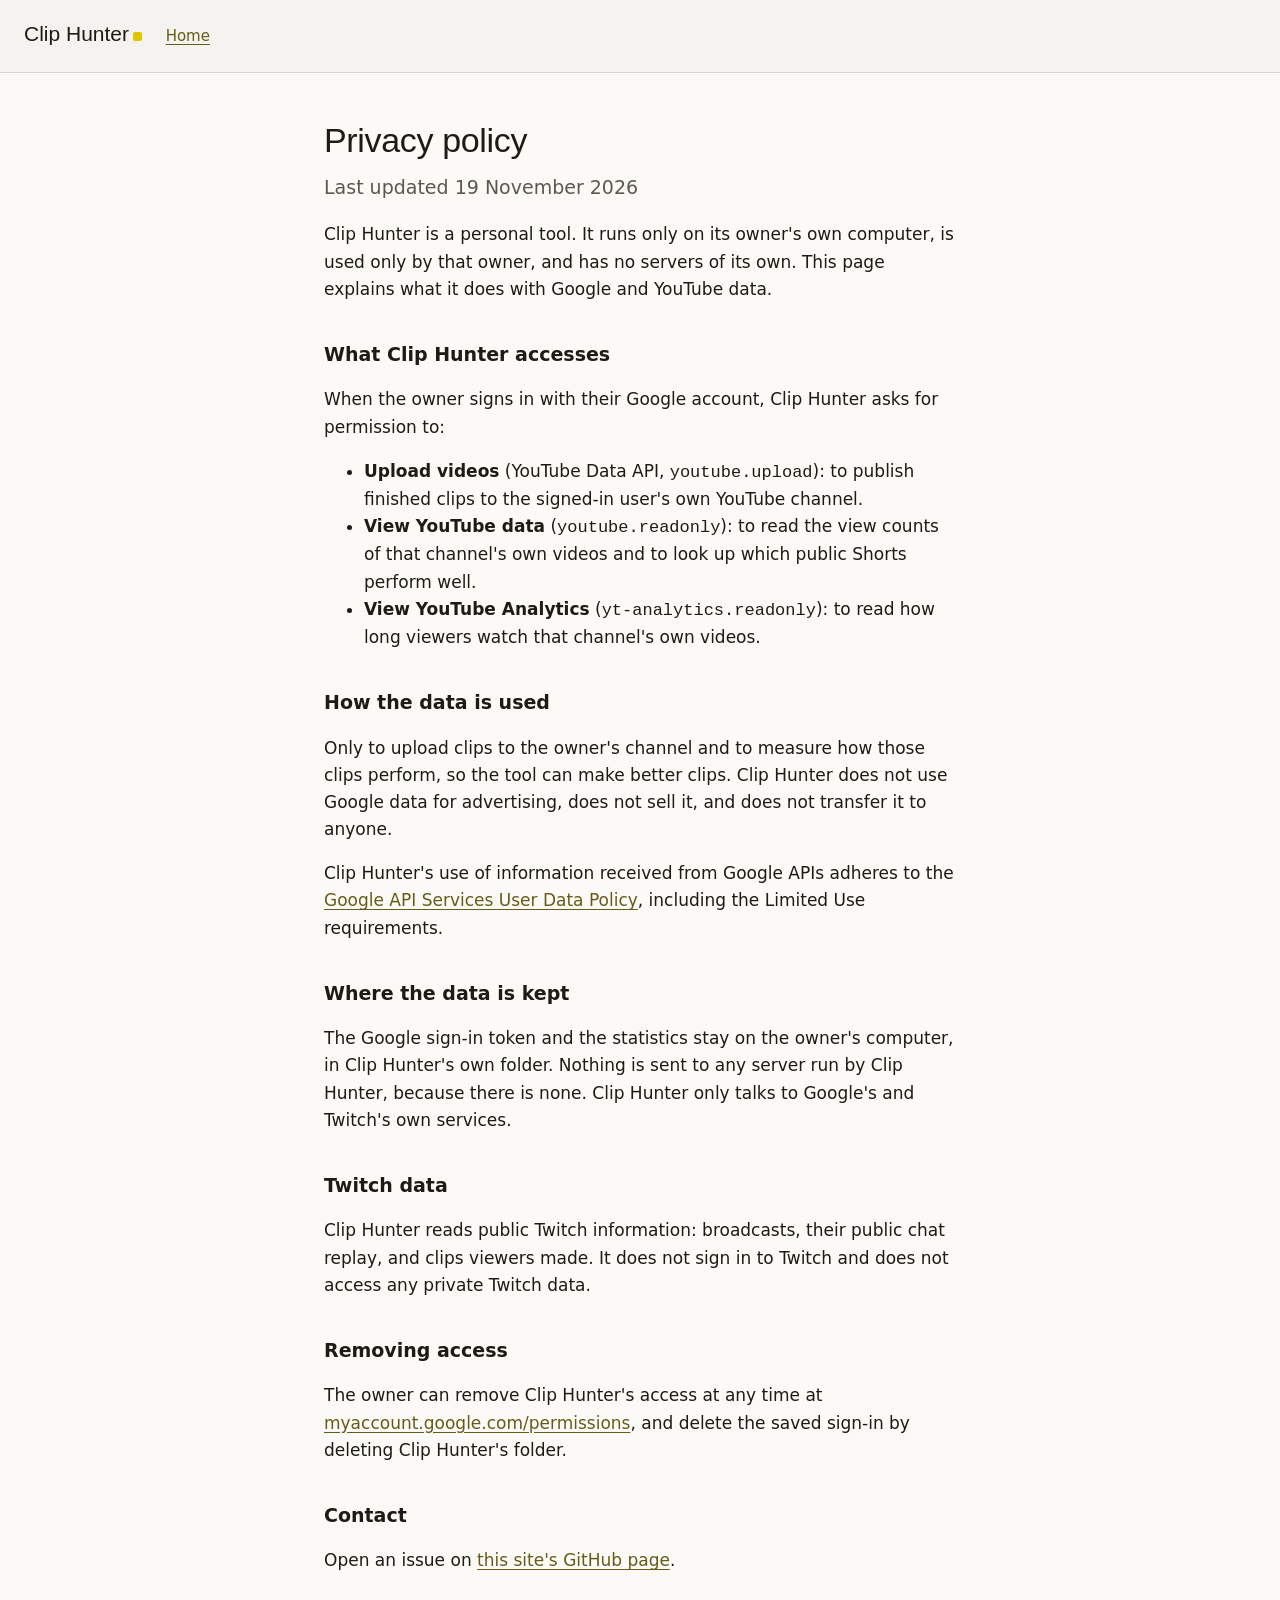
==== privacy.html @ 16f20adc "Clip Hunter homepage and privacy policy Co-Authored-By: Claude Opus 5.5 <noreply@anthropic.com>" ====
<!doctype html>
<html lang="en">
<head>
  <meta charset="utf-8">
  <meta name="viewport" content="width=device-width, initial-scale=1">
  <title>Privacy policy · Clip Hunter</title>
  <meta name="description" content="How Clip Hunter uses Google and YouTube data: only on its owner's computer, only for its owner's own channel.">
  <link rel="stylesheet" href="style.css">
</head>
<body>
  <header class="bar">
    <a class="mark" href="./">Clip Hunter</a>
    <nav aria-label="Pages"><a href="./">Home</a></nav>
  </header>
  <main>
    <h1>Privacy policy</h1>
    <p class="lede">Last updated 19 November 2026</p>

    <p>Clip Hunter is a personal tool. It runs only on its owner's own computer, is used only by that owner, and has no servers of its own. This page explains what it does with Google and YouTube data.</p>

    <h2>What Clip Hunter accesses</h2>
    <p>When the owner signs in with their Google account, Clip Hunter asks for permission to:</p>
    <ul>
      <li><strong>Upload videos</strong> (YouTube Data API, <code>youtube.upload</code>): to publish finished clips to the signed-in user's own YouTube channel.</li>
      <li><strong>View YouTube data</strong> (<code>youtube.readonly</code>): to read the view counts of that channel's own videos and to look up which public Shorts perform well.</li>
      <li><strong>View YouTube Analytics</strong> (<code>yt-analytics.readonly</code>): to read how long viewers watch that channel's own videos.</li>
    </ul>

    <h2>How the data is used</h2>
    <p>Only to upload clips to the owner's channel and to measure how those clips perform, so the tool can make better clips. Clip Hunter does not use Google data for advertising, does not sell it, and does not transfer it to anyone.</p>
    <p>Clip Hunter's use of information received from Google APIs adheres to the <a href="https://developers.google.com/terms/api-services-user-data-policy">Google API Services User Data Policy</a>, including the Limited Use requirements.</p>

    <h2>Where the data is kept</h2>
    <p>The Google sign-in token and the statistics stay on the owner's computer, in Clip Hunter's own folder. Nothing is sent to any server run by Clip Hunter, because there is none. Clip Hunter only talks to Google's and Twitch's own services.</p>

    <h2>Twitch data</h2>
    <p>Clip Hunter reads public Twitch information: broadcasts, their public chat replay, and clips viewers made. It does not sign in to Twitch and does not access any private Twitch data.</p>

    <h2>Removing access</h2>
    <p>The owner can remove Clip Hunter's access at any time at <a href="https://myaccount.google.com/permissions">myaccount.google.com/permissions</a>, and delete the saved sign-in by deleting Clip Hunter's folder.</p>

    <h2>Contact</h2>
    <p>Open an issue on <a href="https://github.com/MeekTheSneak/clip-hunter-site/issues">this site's GitHub page</a>.</p>
  </main>
</body>
</html>
---- style.css ----
/* Clip Hunter site: the Inbox's tokens (clip-hunter/dashboard/style.css), reading-page scale. */
:root {
  color-scheme: light dark;
  --ground: light-dark(#fbfaf7, #100f0c);
  --surface: light-dark(#f5f3ef, #181713);
  --ink: light-dark(#1c1b14, #f1f0ec);
  --ink-muted: light-dark(#5a584f, #b3b1a9);
  --accent: light-dark(#dfc400, #f7de0c);
  --accent-ink: #18160f;
  --accent-text: light-dark(#685b19, #f7de0c);
  --border: light-dark(rgb(0 0 0 / .12), rgb(255 255 255 / .12));
  --font-display: "Arial Black", "Segoe UI Black", sans-serif;
  --font-text: "Segoe UI Variable Text", "Segoe UI", system-ui, -apple-system, sans-serif;
}
* { box-sizing: border-box; }
html { background: var(--ground); }
body { margin: 0; background: var(--ground); color: var(--ink); font: 17px/1.6 var(--font-text); -webkit-font-smoothing: antialiased; }
::selection { background: var(--accent); color: var(--accent-ink); }
:focus-visible { outline: 2px solid var(--accent-text); outline-offset: 2px; }
a { color: var(--accent-text); text-underline-offset: 3px; }
.bar { display: flex; align-items: baseline; gap: 24px; padding: 14px 24px; background: var(--surface); border-bottom: 1px solid var(--border); }
.mark { font: 21px/1 var(--font-display); color: var(--ink); text-decoration: none; padding-block: 4px; }
.mark::after { content: ""; display: inline-block; width: .42em; height: .42em; margin-left: .18em; background: var(--accent); border-radius: 2px; }
.bar nav { display: flex; gap: 16px; font-size: 15px; }
.bar nav a { display: inline-flex; align-items: center; min-height: 44px; }
main { max-width: 680px; padding: 48px 24px 64px; margin: 0 auto; }
h1 { margin: 0 0 12px; font: 34px/1.15 var(--font-display); letter-spacing: -0.01em; }
h2 { margin: 36px 0 8px; font-size: 19px; }
p, li { max-width: 64ch; }
.lede { font-size: 19px; color: var(--ink-muted); margin-top: 0; }
.small { font-size: 14px; color: var(--ink-muted); }
@media (max-width: 600px) { .bar, main { padding-inline: 16px; } h1 { font-size: 28px; } }
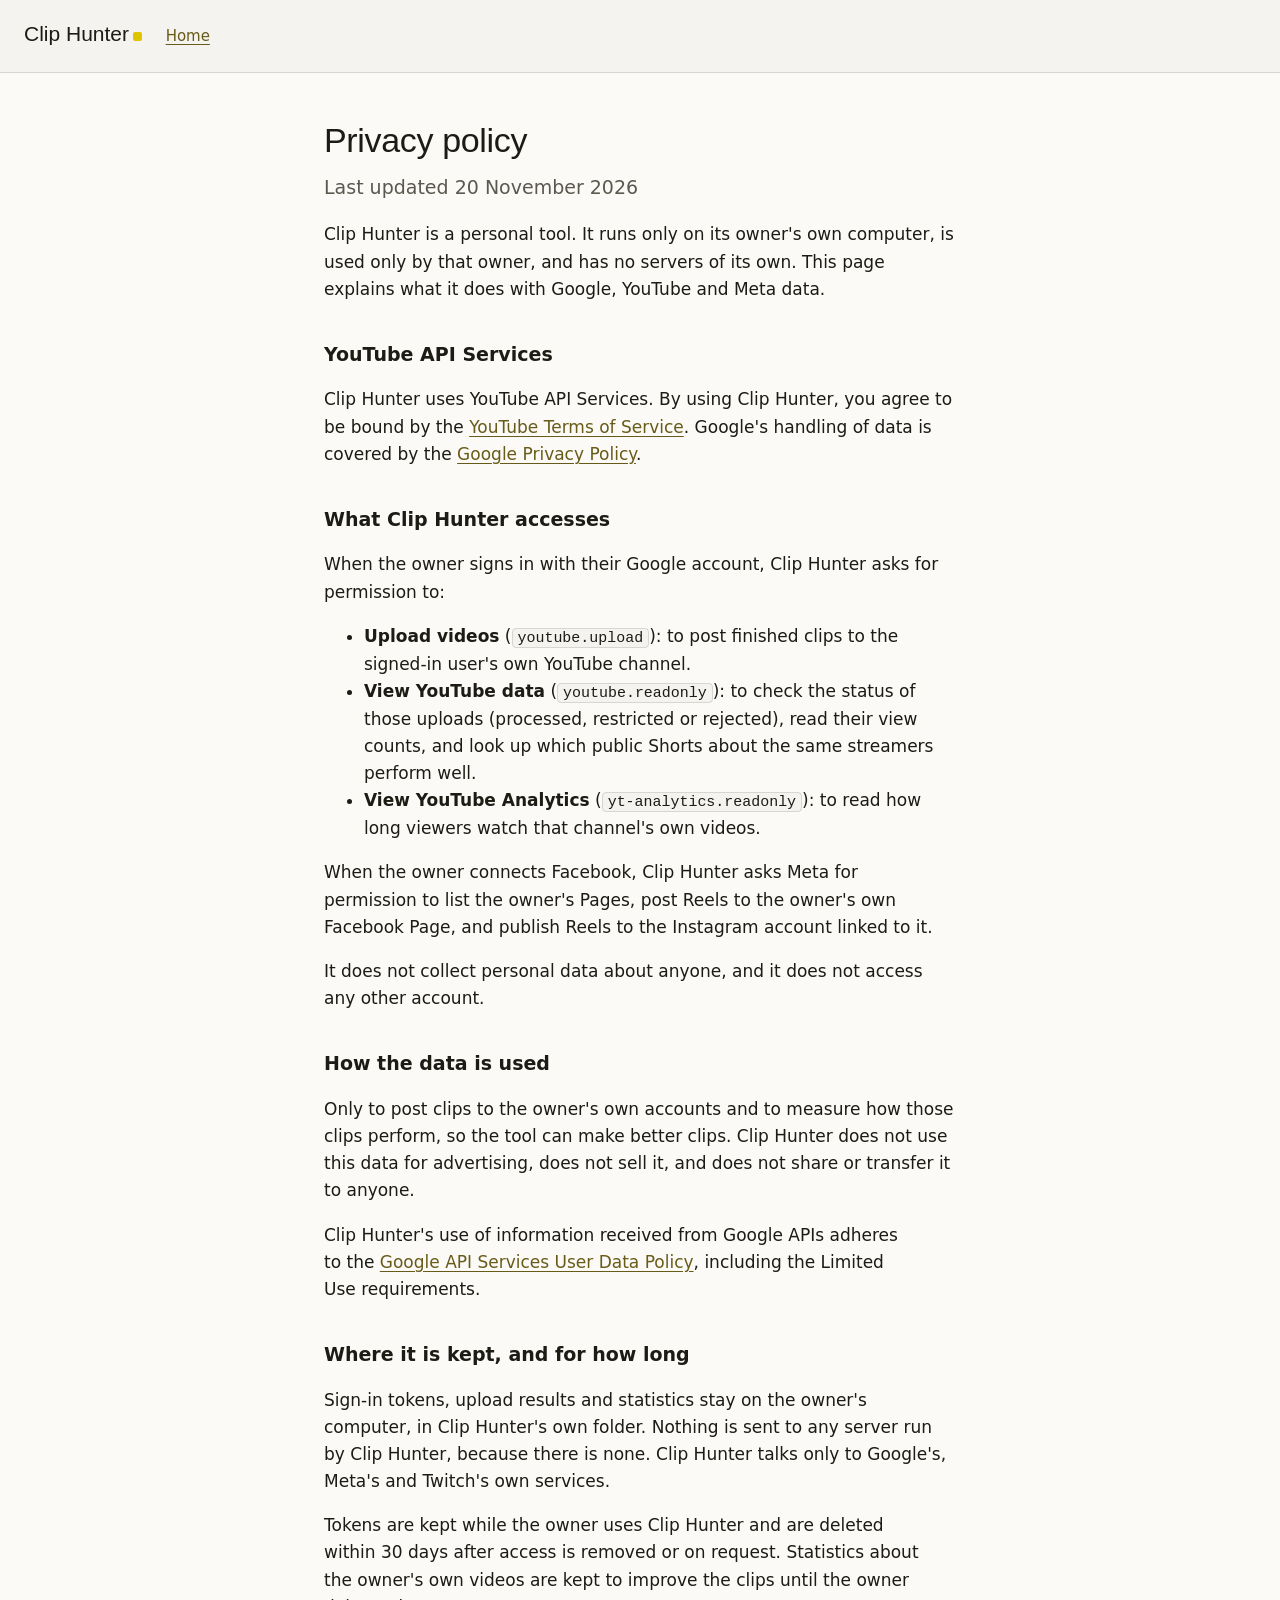
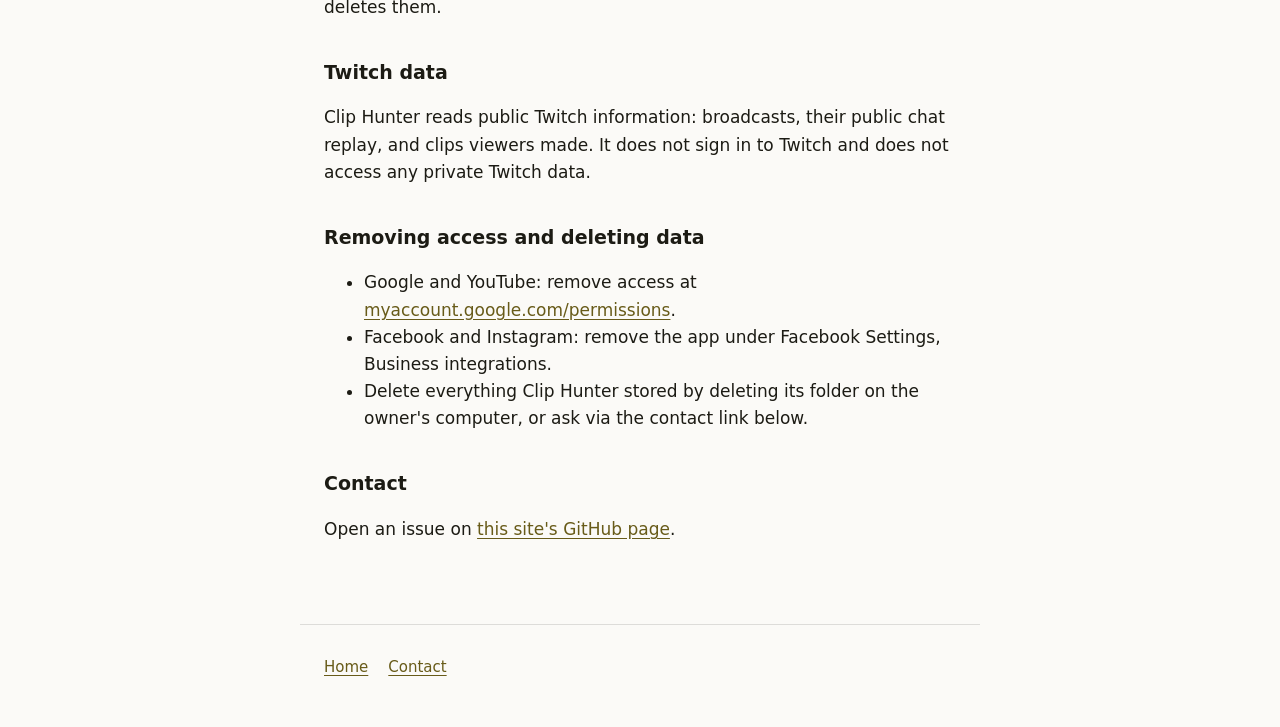
==== commit 6eb1d409: "Google audit wording (YouTube ToS, Google privacy, retention), Facebook/Instagram, how it works, foo" ====
--- a/privacy.html
+++ b/privacy.html
@@ -4,7 +4,7 @@
   <meta charset="utf-8">
   <meta name="viewport" content="width=device-width, initial-scale=1">
   <title>Privacy policy · Clip Hunter</title>
-  <meta name="description" content="How Clip Hunter uses Google and YouTube data: only on its owner's computer, only for its owner's own channel.">
+  <meta name="description" content="How Clip Hunter uses Google, YouTube and Meta data: only on its owner's computer, only for its owner's own accounts.">
   <link rel="stylesheet" href="style.css">
 </head>
 <body>
@@ -14,33 +14,47 @@
   </header>
   <main>
     <h1>Privacy policy</h1>
-    <p class="lede">Last updated 19 November 2026</p>
+    <p class="lede">Last updated 20 November 2026</p>
 
-    <p>Clip Hunter is a personal tool. It runs only on its owner's own computer, is used only by that owner, and has no servers of its own. This page explains what it does with Google and YouTube data.</p>
+    <p>Clip Hunter is a personal tool. It runs only on its owner's own computer, is used only by that owner, and has no servers of its own. This page explains what it does with Google, YouTube and Meta data.</p>
+
+    <h2>YouTube API Services</h2>
+    <p>Clip Hunter uses YouTube API Services. By using Clip Hunter, you agree to be bound by the <a href="https://www.youtube.com/t/terms">YouTube Terms of Service</a>. Google's handling of data is covered by the <a href="https://policies.google.com/privacy">Google Privacy Policy</a>.</p>
 
     <h2>What Clip Hunter accesses</h2>
     <p>When the owner signs in with their Google account, Clip Hunter asks for permission to:</p>
     <ul>
-      <li><strong>Upload videos</strong> (YouTube Data API, <code>youtube.upload</code>): to publish finished clips to the signed-in user's own YouTube channel.</li>
-      <li><strong>View YouTube data</strong> (<code>youtube.readonly</code>): to read the view counts of that channel's own videos and to look up which public Shorts perform well.</li>
+      <li><strong>Upload videos</strong> (<code>youtube.upload</code>): to post finished clips to the signed-in user's own YouTube channel.</li>
+      <li><strong>View YouTube data</strong> (<code>youtube.readonly</code>): to check the status of those uploads (processed, restricted or rejected), read their view counts, and look up which public Shorts about the same streamers perform well.</li>
       <li><strong>View YouTube Analytics</strong> (<code>yt-analytics.readonly</code>): to read how long viewers watch that channel's own videos.</li>
     </ul>
+    <p>When the owner connects Facebook, Clip Hunter asks Meta for permission to list the owner's Pages, post Reels to the owner's own Facebook Page, and publish Reels to the Instagram account linked to it.</p>
+    <p>It does not collect personal data about anyone, and it does not access any other account.</p>
 
     <h2>How the data is used</h2>
-    <p>Only to upload clips to the owner's channel and to measure how those clips perform, so the tool can make better clips. Clip Hunter does not use Google data for advertising, does not sell it, and does not transfer it to anyone.</p>
+    <p>Only to post clips to the owner's own accounts and to measure how those clips perform, so the tool can make better clips. Clip Hunter does not use this data for advertising, does not sell it, and does not share or transfer it to anyone.</p>
     <p>Clip Hunter's use of information received from Google APIs adheres to the <a href="https://developers.google.com/terms/api-services-user-data-policy">Google API Services User Data Policy</a>, including the Limited Use requirements.</p>
 
-    <h2>Where the data is kept</h2>
-    <p>The Google sign-in token and the statistics stay on the owner's computer, in Clip Hunter's own folder. Nothing is sent to any server run by Clip Hunter, because there is none. Clip Hunter only talks to Google's and Twitch's own services.</p>
+    <h2>Where it is kept, and for how long</h2>
+    <p>Sign-in tokens, upload results and statistics stay on the owner's computer, in Clip Hunter's own folder. Nothing is sent to any server run by Clip Hunter, because there is none. Clip Hunter talks only to Google's, Meta's and Twitch's own services.</p>
+    <p>Tokens are kept while the owner uses Clip Hunter and are deleted within 30 days after access is removed or on request. Statistics about the owner's own videos are kept to improve the clips until the owner deletes them.</p>
 
     <h2>Twitch data</h2>
     <p>Clip Hunter reads public Twitch information: broadcasts, their public chat replay, and clips viewers made. It does not sign in to Twitch and does not access any private Twitch data.</p>
 
-    <h2>Removing access</h2>
-    <p>The owner can remove Clip Hunter's access at any time at <a href="https://myaccount.google.com/permissions">myaccount.google.com/permissions</a>, and delete the saved sign-in by deleting Clip Hunter's folder.</p>
+    <h2>Removing access and deleting data</h2>
+    <ul>
+      <li>Google and YouTube: remove access at <a href="https://myaccount.google.com/permissions">myaccount.google.com/permissions</a>.</li>
+      <li>Facebook and Instagram: remove the app under Facebook Settings, Business integrations.</li>
+      <li>Delete everything Clip Hunter stored by deleting its folder on the owner's computer, or ask via the contact link below.</li>
+    </ul>
 
     <h2>Contact</h2>
     <p>Open an issue on <a href="https://github.com/MeekTheSneak/clip-hunter-site/issues">this site's GitHub page</a>.</p>
   </main>
+  <footer class="foot">
+    <a href="./">Home</a>
+    <a href="https://github.com/MeekTheSneak/clip-hunter-site/issues">Contact</a>
+  </footer>
 </body>
 </html>
--- a/style.css
+++ b/style.css
@@ -30,3 +30,14 @@
 .lede { font-size: 19px; color: var(--ink-muted); margin-top: 0; }
 .small { font-size: 14px; color: var(--ink-muted); }
 @media (max-width: 600px) { .bar, main { padding-inline: 16px; } h1 { font-size: 28px; } }
+/* How it works: numbered steps, the number in the accent square. */
+.steps { list-style: none; counter-reset: step; padding: 0; margin: 16px 0 0; display: grid; gap: 14px; }
+.steps li { counter-increment: step; position: relative; padding-left: 46px; min-height: 32px; }
+.steps li::before { content: counter(step); position: absolute; left: 0; top: 0; display: grid; place-items: center; width: 32px; height: 32px; border-radius: 6px; background: var(--accent); color: var(--accent-ink); font: 16px/1 var(--font-display); font-variant-numeric: tabular-nums; }
+.steps strong { display: block; }
+h1 { text-wrap: balance; }
+p, li { text-wrap: pretty; }
+code { font-size: .88em; padding: 1px 5px; border-radius: 4px; background: var(--surface); border: 1px solid var(--border); }
+.foot { display: flex; gap: 20px; max-width: 680px; margin: 0 auto; padding: 20px 24px 40px; border-top: 1px solid var(--border); font-size: 15px; }
+.foot a { display: inline-flex; align-items: center; min-height: 44px; }
+@media (max-width: 600px) { .foot { padding-inline: 16px; } }
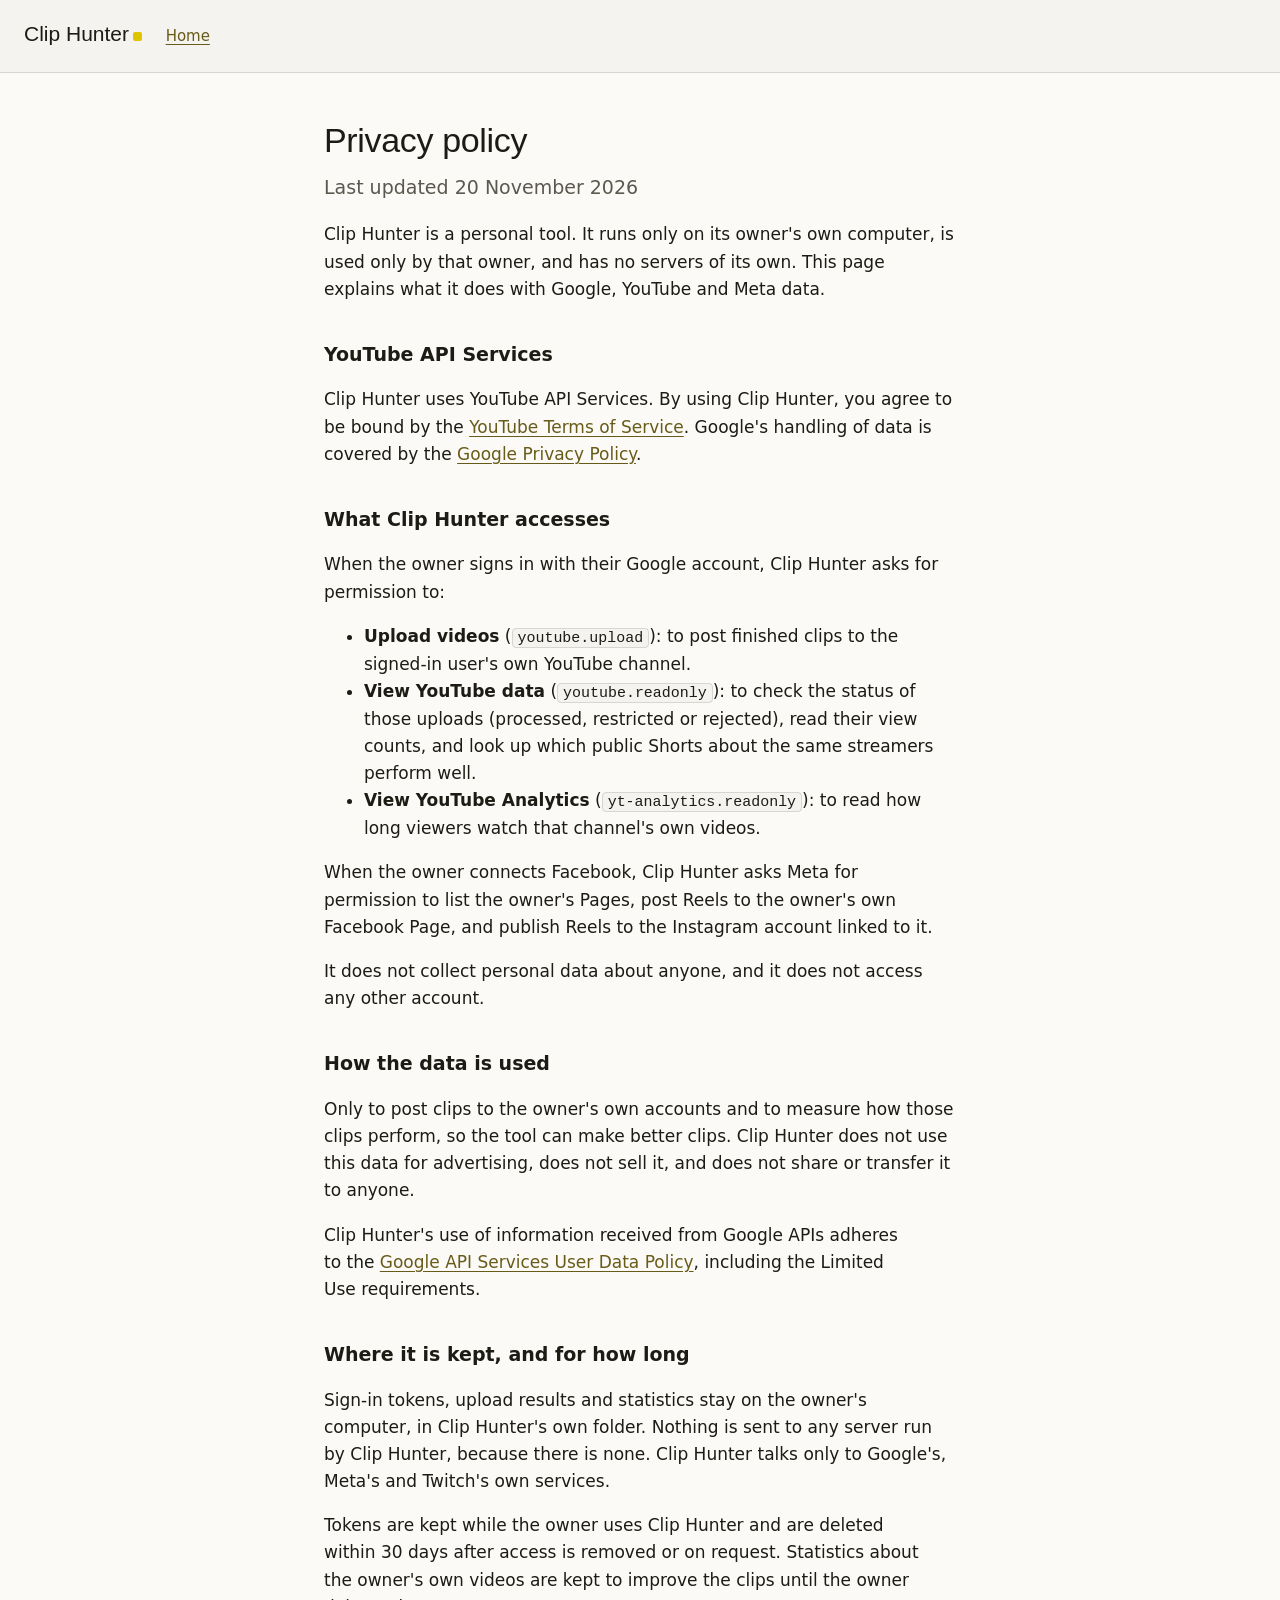
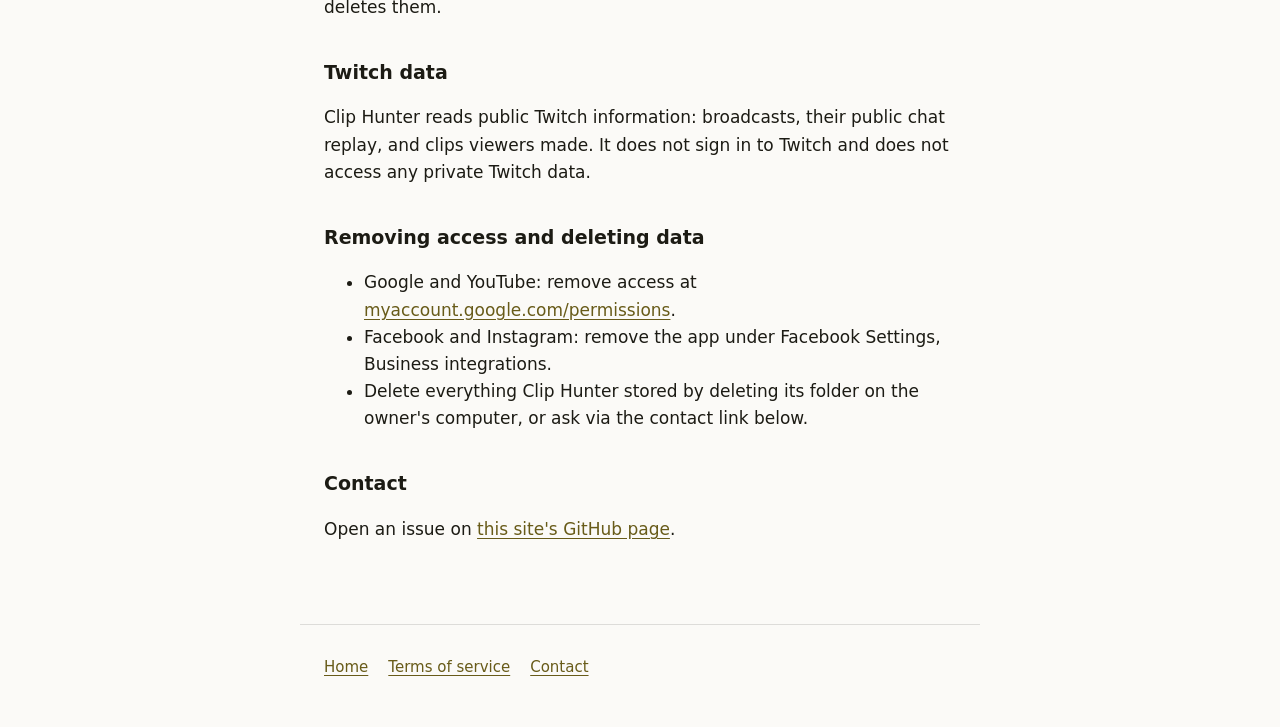
==== commit 95343af7: "Terms of service page" ====
--- a/privacy.html
+++ b/privacy.html
@@ -54,6 +54,7 @@
   </main>
   <footer class="foot">
     <a href="./">Home</a>
+    <a href="terms.html">Terms of service</a>
     <a href="https://github.com/MeekTheSneak/clip-hunter-site/issues">Contact</a>
   </footer>
 </body>
